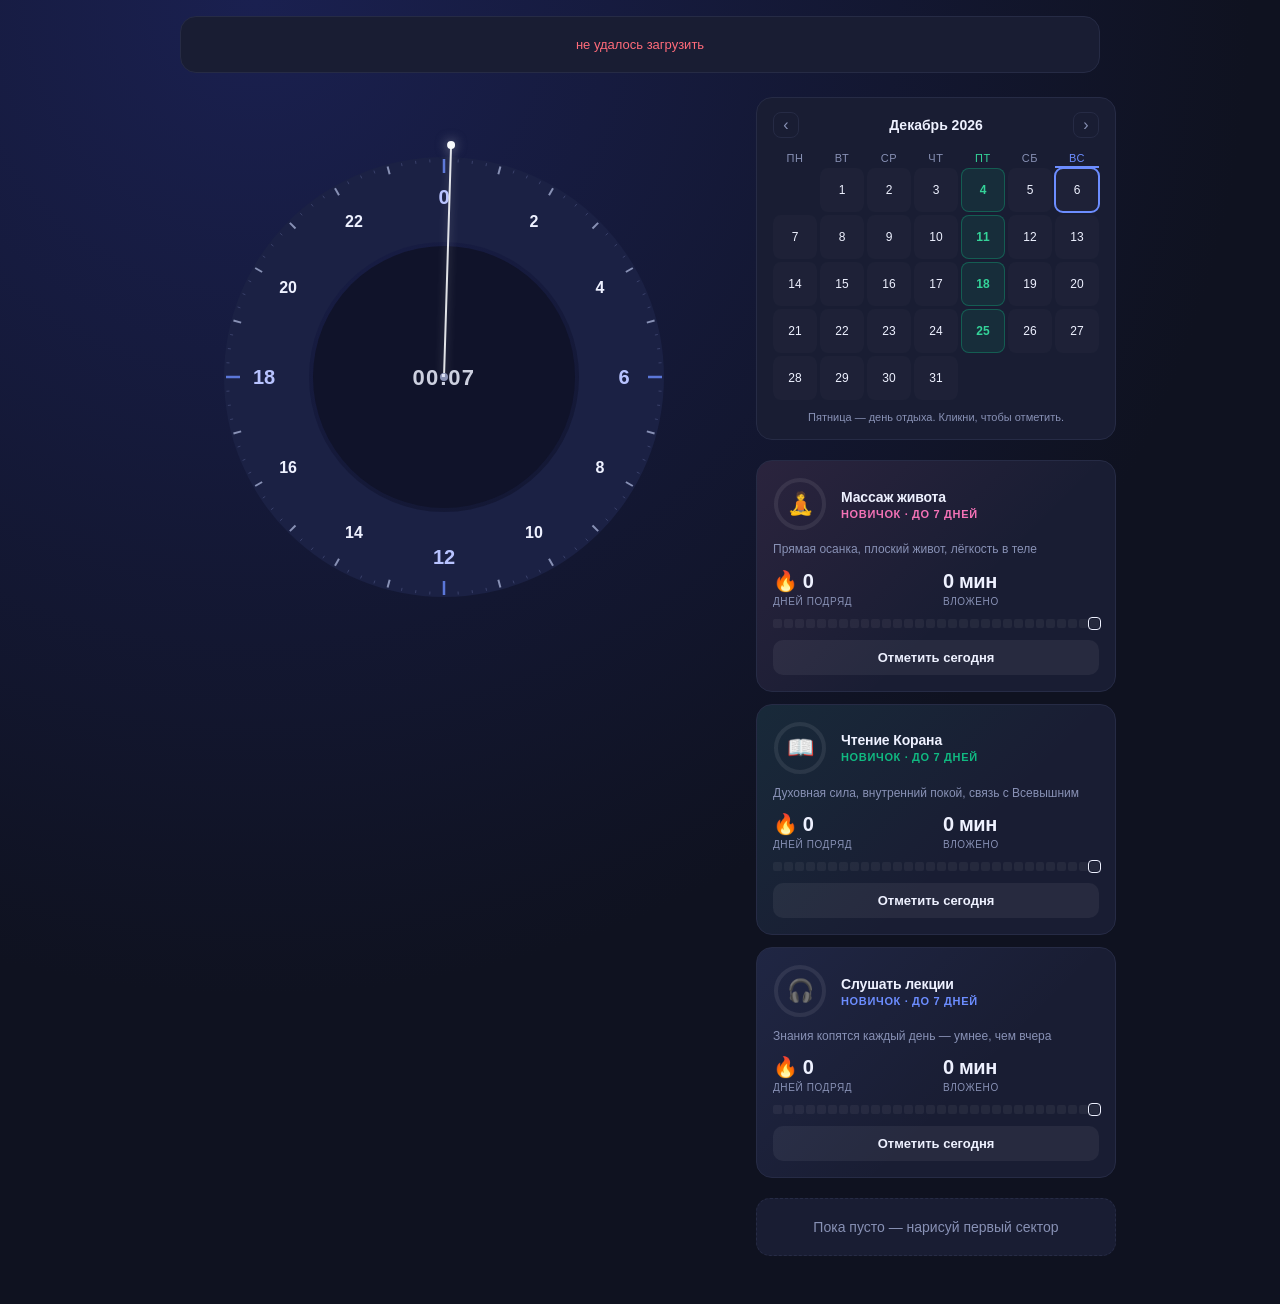
==== index.html @ 28edd9cd "strip header/subtitle, drop alerts module and dead styles - remove page title, subtitle, and Alerts/" ====
<!doctype html>
<html lang="ru">
<head>
  <meta charset="utf-8">
  <meta name="viewport" content="width=device-width, initial-scale=1">
  <title>Time Management</title>
  <link rel="stylesheet" href="styles.css?v=33">
</head>
<body>
  <section id="prayer-panel" class="prayer-panel">
    <div class="prayer-loading">загрузка…</div>
  </section>

  <main class="layout">
    <section class="chart-block">
      <div class="clock-wrap">
        <svg id="clock" viewBox="-30 -30 560 560" xmlns="http://www.w3.org/2000/svg">
          <g id="ring-bg"></g>
          <g id="ticks"></g>
          <g id="sleep-hint"></g>
          <g id="numbers"></g>
          <g id="sectors"></g>
          <g id="prayers"></g>
          <g id="now-indicator"></g>
          <g id="prayer-countdown"></g>
          <g id="preview"></g>
          <circle id="center-dot" cx="250" cy="250" r="4"></circle>
          <text id="now-label" x="250" y="250" text-anchor="middle">--:--</text>
        </svg>

        <div id="task-editor" class="task-editor hidden">
          <div class="editor-time" id="editor-time"></div>
          <input type="text" id="editor-name" placeholder="Название дела" maxlength="40" autocomplete="off">
          <div class="editor-actions">
            <button type="button" id="editor-cancel" class="ghost">Отмена</button>
            <button type="button" id="editor-save">Сохранить</button>
          </div>
        </div>
      </div>
    </section>

    <section class="side">
      <div id="calendar" class="calendar">
        <div class="cal-header">
          <button type="button" id="cal-prev" class="cal-nav">‹</button>
          <div id="cal-title" class="cal-title"></div>
          <button type="button" id="cal-next" class="cal-nav">›</button>
        </div>
        <div class="cal-weekdays">
          <span>Пн</span><span>Вт</span><span>Ср</span><span>Чт</span>
          <span class="cal-rest-head">Пт</span><span>Сб</span><span>Вс</span>
        </div>
        <div id="cal-days" class="cal-days"></div>
        <div class="cal-hint">Пятница — день отдыха. Кликни, чтобы отметить.</div>
      </div>
      <div id="habits" class="habits"></div>
      <ul id="task-list" class="task-list"></ul>
    </section>
  </main>

  <script src="https://code.jquery.com/jquery-3.7.1.min.js"></script>
  <script src="app.js?v=33"></script>
</body>
</html>
---- styles.css ----
:root {
  --bg: #0f1220;
  --card: #191d33;
  --text: #eef1ff;
  --muted: #8891b5;
  --accent: #6c8dff;
  --danger: #ff6b7a;
  --border: #262b45;
  --ring-empty: #1b2144;
  --ring-inner: #10132a;
}

* { box-sizing: border-box; }

body {
  margin: 0;
  min-height: 100vh;
  font-family: -apple-system, BlinkMacSystemFont, "Segoe UI", Roboto, sans-serif;
  background: radial-gradient(circle at 20% 0%, #1a2050 0%, var(--bg) 60%);
  color: var(--text);
  padding: 16px 12px 48px;
}

header { text-align: center; margin-bottom: 24px; }
header h1 { margin: 0 0 8px; font-size: 28px; letter-spacing: -0.02em; }
.subtitle { margin: 0 0 12px; color: var(--muted); font-size: 14px; }

.layout {
  display: grid;
  grid-template-columns: minmax(320px, 560px) minmax(280px, 360px);
  gap: 32px;
  justify-content: center;
  align-items: start;
}

.chart-block {
  background: transparent;
  border: none;
  padding: 0;
  display: flex;
  flex-direction: column;
  align-items: center;
  gap: 16px;
}

.clock-wrap {
  position: relative;
  width: 100%;
  max-width: 640px;
  aspect-ratio: 1;
}

#clock {
  width: 100%;
  height: 100%;
  display: block;
  user-select: none;
  -webkit-user-select: none;
  touch-action: none;
  cursor: crosshair;
}

#center-dot { fill: var(--muted); }

#now-label {
  fill: var(--text);
  font-size: 22px;
  font-weight: 600;
  letter-spacing: 0.06em;
  pointer-events: none;
  dominant-baseline: central;
  font-variant-numeric: tabular-nums;
  opacity: 0.85;
}

.now-hand {
  stroke: #f8fafc;
  stroke-width: 2;
  stroke-linecap: round;
  opacity: 0.9;
  pointer-events: none;
  filter: drop-shadow(0 0 4px rgba(248, 250, 252, 0.35));
}

.now-hand-tip {
  fill: #f8fafc;
  pointer-events: none;
  filter: drop-shadow(0 0 6px rgba(248, 250, 252, 0.5));
}

.countdown-label {
  font-size: 10px;
  font-weight: 500;
  text-anchor: middle;
  dominant-baseline: central;
  letter-spacing: 0.06em;
  text-transform: uppercase;
  opacity: 0.75;
  pointer-events: none;
}

.countdown-value {
  font-size: 18px;
  font-weight: 700;
  text-anchor: middle;
  dominant-baseline: central;
  font-variant-numeric: tabular-nums;
  letter-spacing: -0.02em;
  pointer-events: none;
}

.ring-bg { fill: var(--ring-empty); }
.ring-inner-bg { fill: var(--ring-inner); }

#ticks .tick { stroke: #3a416b; stroke-width: 1; }
#ticks .tick.major { stroke: var(--muted); stroke-width: 2; }
#ticks .tick.quarter { stroke: #6c8dff; stroke-width: 2.5; opacity: 0.8; }

#numbers text {
  fill: var(--text);
  font-size: 16px;
  font-weight: 600;
  text-anchor: middle;
  dominant-baseline: central;
  pointer-events: none;
}

#numbers text.quarter {
  font-size: 20px;
  fill: #b8c3ff;
}

.sector {
  cursor: pointer;
  transition: filter 0.15s;
}

.sector:hover { filter: brightness(1.15); }

.sector-label {
  fill: rgba(15, 18, 32, 0.9);
  font-size: 12px;
  font-weight: 600;
  text-anchor: middle;
  dominant-baseline: central;
  pointer-events: none;
}

.preview-sector {
  fill: var(--accent);
  fill-opacity: 0.45;
  stroke: var(--accent);
  stroke-width: 2;
  pointer-events: none;
}

.task-editor {
  position: absolute;
  top: 50%;
  left: 50%;
  transform: translate(-50%, -50%);
  background: var(--card);
  border: 1px solid var(--accent);
  border-radius: 16px;
  padding: 16px;
  display: flex;
  flex-direction: column;
  gap: 12px;
  min-width: 240px;
  box-shadow: 0 12px 40px rgba(0, 0, 0, 0.45);
  z-index: 5;
}

.task-editor.hidden { display: none; }

.editor-time {
  font-size: 13px;
  color: var(--muted);
  text-align: center;
  font-variant-numeric: tabular-nums;
}

.task-editor input {
  background: var(--ring-inner);
  border: 1px solid var(--border);
  border-radius: 10px;
  padding: 10px 12px;
  color: var(--text);
  font-size: 14px;
  outline: none;
}

.task-editor input:focus { border-color: var(--accent); }

.editor-actions {
  display: flex;
  gap: 8px;
  justify-content: flex-end;
}

.editor-actions button {
  border: none;
  border-radius: 10px;
  padding: 8px 14px;
  font-size: 13px;
  font-weight: 600;
  cursor: pointer;
}

.editor-actions button.ghost { background: transparent; color: var(--muted); }
.editor-actions button.ghost:hover { color: var(--danger); }
#editor-save { background: var(--accent); color: white; }

.side { display: flex; flex-direction: column; gap: 20px; }

.calendar {
  background: var(--card);
  border: 1px solid var(--border);
  border-radius: 16px;
  padding: 14px 16px;
}

.cal-header {
  display: flex;
  align-items: center;
  justify-content: space-between;
  margin-bottom: 10px;
}

.cal-title {
  color: var(--text);
  font-size: 14px;
  font-weight: 600;
  text-transform: capitalize;
}

.cal-nav {
  background: transparent;
  border: 1px solid var(--border);
  color: var(--muted);
  width: 26px;
  height: 26px;
  border-radius: 8px;
  cursor: pointer;
  font-size: 16px;
  line-height: 1;
}

.cal-nav:hover { color: var(--text); border-color: var(--accent); }

.cal-weekdays,
.cal-days {
  display: grid;
  grid-template-columns: repeat(7, 1fr);
  gap: 3px;
}

.cal-weekdays span {
  text-align: center;
  color: var(--muted);
  font-size: 11px;
  font-weight: 500;
  padding: 4px 0;
  text-transform: uppercase;
  letter-spacing: 0.06em;
}

.cal-weekdays .cal-rest-head { color: #34d399; }

.cal-weekdays .cal-today-head {
  color: var(--accent);
  border-bottom: 2px solid var(--accent);
  padding-bottom: 2px;
}

.cal-days .cal-day {
  aspect-ratio: 1;
  display: flex;
  align-items: center;
  justify-content: center;
  border-radius: 8px;
  font-size: 12px;
  color: var(--text);
  background: rgba(255, 255, 255, 0.02);
  position: relative;
}

.cal-days .cal-day.empty { background: transparent; }

.cal-days .cal-day.rest {
  color: #34d399;
  background: rgba(16, 185, 129, 0.1);
  border: 1px solid rgba(16, 185, 129, 0.35);
  cursor: pointer;
  font-weight: 600;
}

.cal-days .cal-day.rest:hover {
  background: rgba(16, 185, 129, 0.2);
}

.cal-days .cal-day.rest.rested {
  background: rgba(16, 185, 129, 0.4);
  color: #f8fafc;
}

.cal-days .cal-day.rest.rested::after {
  content: '✓';
  position: absolute;
  top: 1px;
  right: 3px;
  font-size: 9px;
  color: #f8fafc;
}

.cal-days .cal-day.today {
  outline: 2px solid var(--accent);
  outline-offset: -1px;
}

.cal-days .cal-day.rest.today {
  background: rgba(16, 185, 129, 0.5);
  color: #f8fafc;
  font-weight: 800;
  outline: 2px solid #10b981;
  outline-offset: 1px;
  transform: scale(1.12);
  z-index: 2;
  position: relative;
  text-shadow: 0 0 8px rgba(16, 185, 129, 0.9);
  animation: rest-pulse 1.3s ease-in-out infinite;
}

.cal-days .cal-day.rest.today::before {
  content: '';
  position: absolute;
  inset: -2px;
  border-radius: 9px;
  border: 2px solid #10b981;
  animation: rest-ripple 1.6s ease-out infinite;
  pointer-events: none;
  z-index: -1;
}

.cal-days .cal-day.rest.today.rested {
  animation: none;
  transform: scale(1);
  outline-color: #10b981;
}

.cal-days .cal-day.rest.today.rested::before { display: none; }

@keyframes rest-pulse {
  0%, 100% {
    box-shadow: 0 0 8px 2px rgba(16, 185, 129, 0.4), 0 0 0 0 rgba(16, 185, 129, 0.8);
    transform: scale(1.12);
  }
  50% {
    box-shadow: 0 0 22px 6px rgba(16, 185, 129, 0.85), 0 0 0 4px rgba(16, 185, 129, 0);
    transform: scale(1.2);
  }
}

@keyframes rest-ripple {
  0%   { transform: scale(1);   opacity: 0.9; }
  100% { transform: scale(2.2); opacity: 0; }
}

.cal-hint {
  color: var(--muted);
  font-size: 11px;
  margin-top: 10px;
  text-align: center;
  line-height: 1.4;
}

.prayer-panel {
  max-width: 920px;
  margin: 0 auto 24px;
  background: var(--card);
  border: 1px solid var(--border);
  border-radius: 16px;
  padding: 14px 16px;
  display: flex;
  flex-direction: column;
  gap: 14px;
}

.prayer-panel:empty { display: none; }

.prayer-group b {
  display: block;
  color: var(--muted);
  font-size: 11px;
  text-transform: uppercase;
  letter-spacing: 0.08em;
  margin-bottom: 10px;
}

.prayer-group + .prayer-group {
  padding-top: 14px;
  border-top: 1px dashed var(--border);
}

.prayer-loading, .prayer-error {
  color: var(--muted);
  font-size: 13px;
  text-align: center;
  padding: 6px 0;
}

.prayer-error { color: var(--danger); }

.prayer-list {
  display: flex;
  flex-wrap: nowrap;
  overflow-x: auto;
  gap: 8px;
  padding-bottom: 4px;
}

.prayer-row {
  flex: 0 0 auto;
  min-width: 96px;
  display: grid;
  grid-template-columns: auto 1fr;
  grid-template-areas:
    "dot  name"
    "time time";
  column-gap: 6px;
  row-gap: 3px;
  padding: 8px 10px;
  background: rgba(255, 255, 255, 0.03);
  border: 1px solid transparent;
  border-radius: 10px;
}

.prayer-row.range { min-width: 148px; }

.prayer-row.clickable { cursor: pointer; transition: background 0.15s; }
.prayer-row.clickable:hover { background: rgba(255, 255, 255, 0.07); }
.prayer-row.clickable:active { transform: scale(0.98); }

.prayer-row.next {
  background: rgba(108, 141, 255, 0.12);
  border-color: rgba(108, 141, 255, 0.35);
}

.prayer-dot {
  grid-area: dot;
  width: 8px;
  height: 8px;
  border-radius: 50%;
  background: #ffd966;
  align-self: center;
}

.prayer-name {
  grid-area: name;
  color: var(--text);
  font-size: 12px;
  white-space: nowrap;
  overflow: hidden;
  text-overflow: ellipsis;
}

.prayer-time {
  grid-area: time;
  color: var(--muted);
  font-variant-numeric: tabular-nums;
  font-size: 13px;
  font-weight: 600;
}

.prayer-marker {
  stroke-width: 2;
  opacity: 0.9;
  pointer-events: none;
}

.prayer-label {
  font-size: 10px;
  font-weight: 700;
  text-anchor: middle;
  dominant-baseline: central;
  pointer-events: none;
  font-variant-numeric: tabular-nums;
}

.arc-label {
  font-size: 9px;
  font-weight: 700;
  text-anchor: middle;
  dominant-baseline: central;
  font-variant-numeric: tabular-nums;
  pointer-events: none;
  opacity: 0.95;
}

.habits {
  display: flex;
  flex-direction: column;
  gap: 12px;
}

.habit-card {
  background: var(--card);
  border: 1px solid var(--border);
  border-radius: 16px;
  padding: 16px;
  position: relative;
  overflow: hidden;
  transition: border-color 0.2s;
}

.habit-card::before {
  content: '';
  position: absolute;
  inset: 0;
  background: linear-gradient(135deg, var(--habit-color, #6c8dff), transparent 60%);
  opacity: 0.08;
  pointer-events: none;
}

.habit-card.done { border-color: var(--habit-color, #10b981); }
.habit-card.done::before { opacity: 0.18; }

.habit-top {
  display: flex;
  align-items: center;
  gap: 14px;
}

.habit-ring {
  position: relative;
  width: 54px;
  height: 54px;
  flex-shrink: 0;
}

.habit-ring svg {
  width: 100%;
  height: 100%;
  transform: rotate(-90deg);
}

.habit-ring .ring-bg-circle {
  fill: none;
  stroke: rgba(255, 255, 255, 0.08);
  stroke-width: 4;
}

.habit-ring .ring-fg-circle {
  fill: none;
  stroke: var(--habit-color, #6c8dff);
  stroke-width: 4;
  stroke-linecap: round;
  transition: stroke-dashoffset 0.6s ease;
}

.habit-ring .ring-icon {
  position: absolute;
  inset: 0;
  display: flex;
  align-items: center;
  justify-content: center;
  font-size: 22px;
}

.habit-body { flex: 1; min-width: 0; position: relative; z-index: 1; }

.habit-body h4 {
  margin: 0;
  color: var(--text);
  font-size: 14px;
  font-weight: 600;
  letter-spacing: -0.01em;
}

.habit-level {
  color: var(--habit-color, var(--muted));
  font-size: 11px;
  font-weight: 600;
  text-transform: uppercase;
  letter-spacing: 0.06em;
  margin-top: 3px;
}

.habit-goal {
  color: var(--muted);
  font-size: 12px;
  line-height: 1.45;
  margin: 10px 0 12px;
  position: relative;
  z-index: 1;
}

.habit-stats {
  display: flex;
  gap: 14px;
  margin-bottom: 12px;
  position: relative;
  z-index: 1;
}

.habit-stat {
  flex: 1;
}

.habit-stat .val {
  color: var(--text);
  font-size: 20px;
  font-weight: 700;
  font-variant-numeric: tabular-nums;
  letter-spacing: -0.02em;
  line-height: 1;
}

.habit-stat .lbl {
  display: block;
  color: var(--muted);
  font-size: 10px;
  text-transform: uppercase;
  letter-spacing: 0.06em;
  margin-top: 4px;
}

.habit-heatmap {
  display: grid;
  grid-template-columns: repeat(30, 1fr);
  gap: 2px;
  margin-bottom: 12px;
  position: relative;
  z-index: 1;
}

.habit-heatmap .cell {
  aspect-ratio: 1;
  background: rgba(255, 255, 255, 0.05);
  border-radius: 2px;
}

.habit-heatmap .cell.done { background: var(--habit-color, #10b981); }
.habit-heatmap .cell.today { outline: 1px solid var(--text); outline-offset: 1px; }

.habit-btn {
  width: 100%;
  padding: 10px;
  border-radius: 10px;
  border: none;
  background: rgba(255, 255, 255, 0.06);
  color: var(--text);
  font-size: 13px;
  font-weight: 600;
  cursor: pointer;
  transition: background 0.15s, transform 0.1s;
  position: relative;
  z-index: 1;
}

.habit-btn:hover { background: rgba(255, 255, 255, 0.12); }
.habit-btn:active { transform: scale(0.98); }

.habit-card.done .habit-btn {
  background: var(--habit-color, #10b981);
  color: #0f1220;
}

.habit-card.done .habit-btn::before { content: '✓ '; }

@keyframes habit-pop {
  0% { transform: scale(0.5); opacity: 0; }
  60% { transform: scale(1.15); opacity: 1; }
  100% { transform: scale(1); }
}

.habit-confetti {
  position: absolute;
  pointer-events: none;
  font-size: 14px;
  animation: confetti-fly 0.9s ease-out forwards;
}

@keyframes confetti-fly {
  0%   { transform: translate(0, 0) scale(0.6); opacity: 1; }
  100% { transform: translate(var(--dx), var(--dy)) scale(1); opacity: 0; }
}

.task-list { list-style: none; margin: 0; padding: 0; display: flex; flex-direction: column; gap: 8px; }

.task-list li {
  background: var(--card);
  border: 1px solid var(--border);
  border-radius: 14px;
  padding: 12px 14px;
  display: flex;
  align-items: center;
  gap: 12px;
}

.task-list .dot { width: 14px; height: 14px; border-radius: 50%; flex-shrink: 0; }
.task-list .info { flex: 1; min-width: 0; }
.task-list .name { font-size: 15px; overflow: hidden; text-overflow: ellipsis; white-space: nowrap; }
.task-list .time { color: var(--muted); font-size: 12px; font-variant-numeric: tabular-nums; margin-top: 2px; }

.task-list .remove {
  background: transparent;
  color: var(--muted);
  border: none;
  cursor: pointer;
  font-size: 20px;
  line-height: 1;
  padding: 4px 6px;
  border-radius: 8px;
}

.task-list .remove:hover { color: var(--danger); background: rgba(255, 107, 122, 0.1); }

.task-list .empty {
  justify-content: center;
  color: var(--muted);
  font-size: 14px;
  padding: 20px;
  border-style: dashed;
}

@media (max-width: 840px) {
  .layout { grid-template-columns: 1fr; }
}
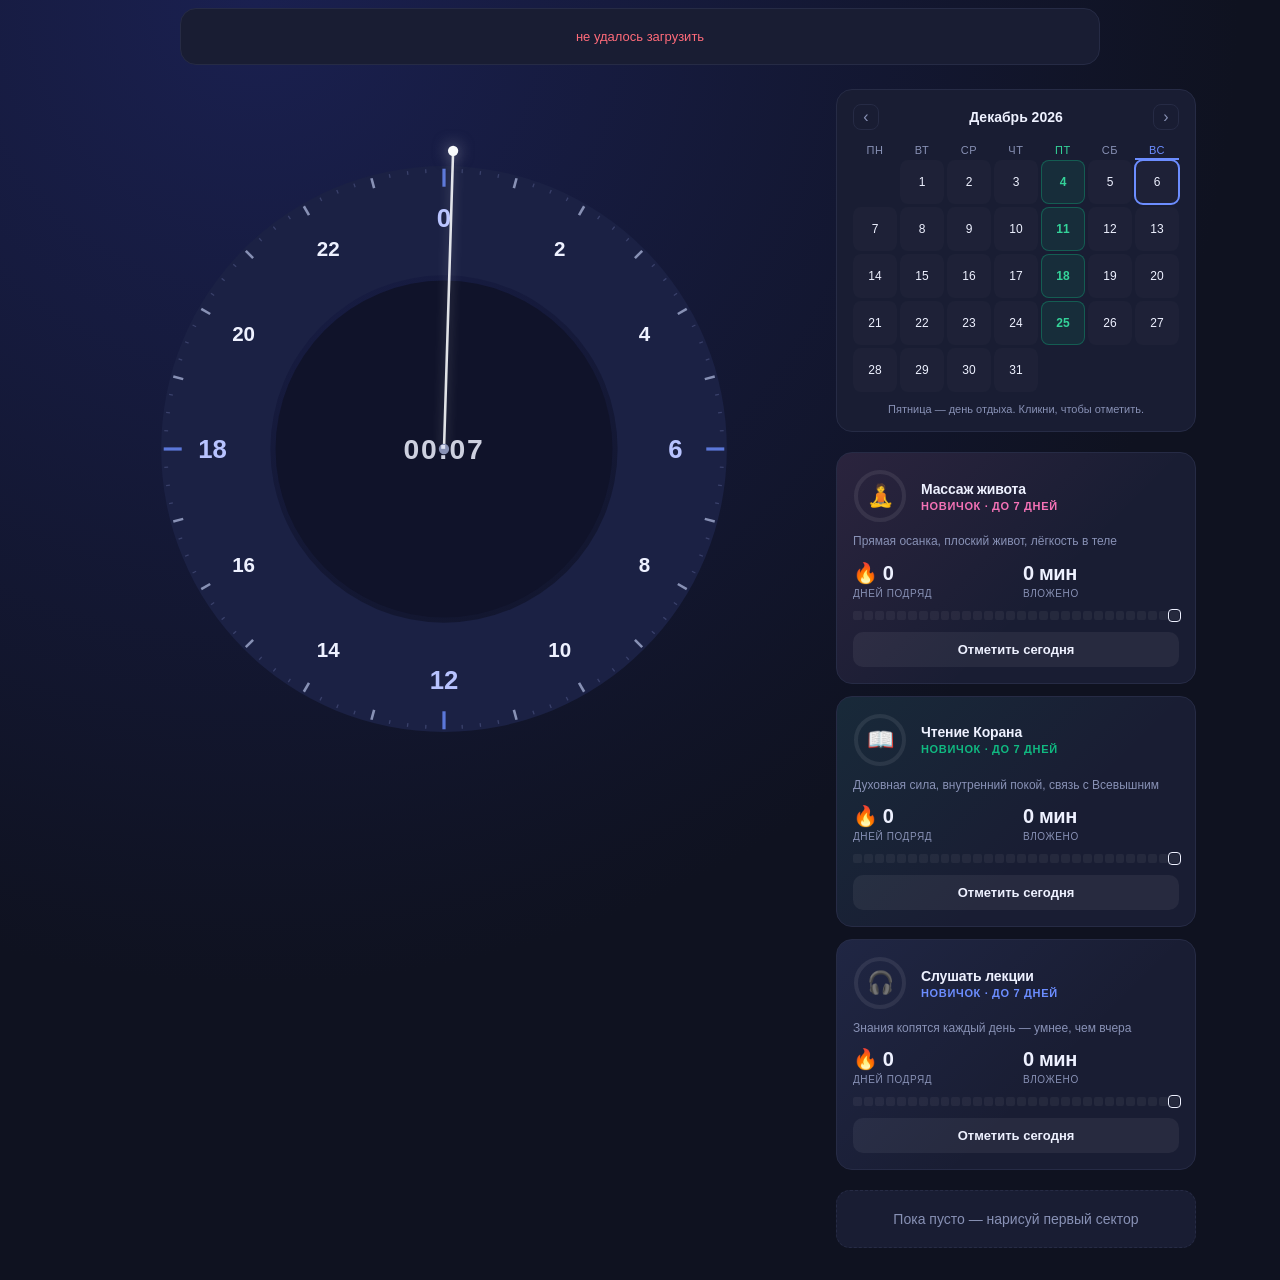
==== commit c80d1b3a: "grow clock max width; shrink body padding" ====
--- a/index.html
+++ b/index.html
@@ -4,7 +4,7 @@
   <meta charset="utf-8">
   <meta name="viewport" content="width=device-width, initial-scale=1">
   <title>Time Management</title>
-  <link rel="stylesheet" href="styles.css?v=33">
+  <link rel="stylesheet" href="styles.css?v=34">
 </head>
 <body>
   <section id="prayer-panel" class="prayer-panel">
@@ -59,6 +59,6 @@
   </main>
 
   <script src="https://code.jquery.com/jquery-3.7.1.min.js"></script>
-  <script src="app.js?v=33"></script>
+  <script src="app.js?v=34"></script>
 </body>
 </html>
--- a/styles.css
+++ b/styles.css
@@ -18,7 +18,7 @@
   font-family: -apple-system, BlinkMacSystemFont, "Segoe UI", Roboto, sans-serif;
   background: radial-gradient(circle at 20% 0%, #1a2050 0%, var(--bg) 60%);
   color: var(--text);
-  padding: 16px 12px 48px;
+  padding: 8px 4px 32px;
 }
 
 header { text-align: center; margin-bottom: 24px; }
@@ -27,7 +27,7 @@
 
 .layout {
   display: grid;
-  grid-template-columns: minmax(320px, 560px) minmax(280px, 360px);
+  grid-template-columns: minmax(320px, 720px) minmax(280px, 360px);
   gap: 32px;
   justify-content: center;
   align-items: start;
@@ -46,7 +46,7 @@
 .clock-wrap {
   position: relative;
   width: 100%;
-  max-width: 640px;
+  max-width: 720px;
   aspect-ratio: 1;
 }
 
